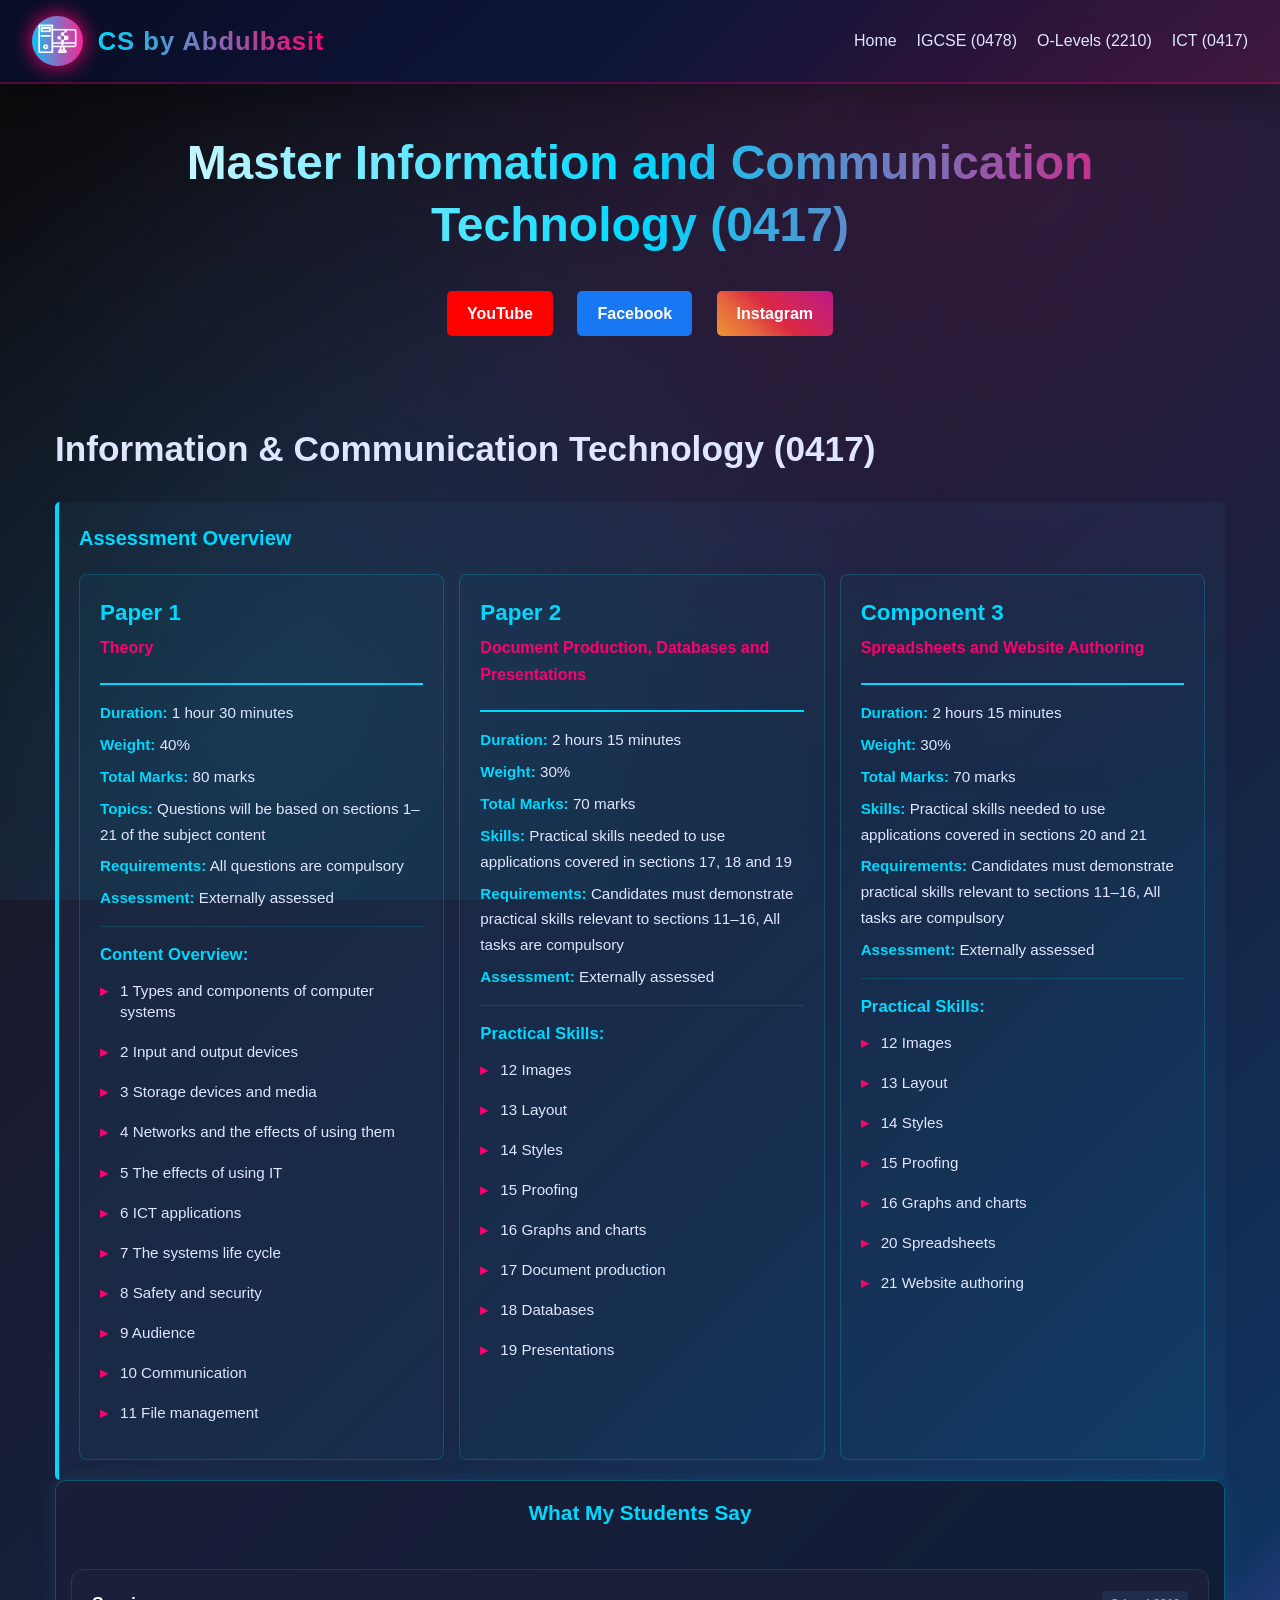
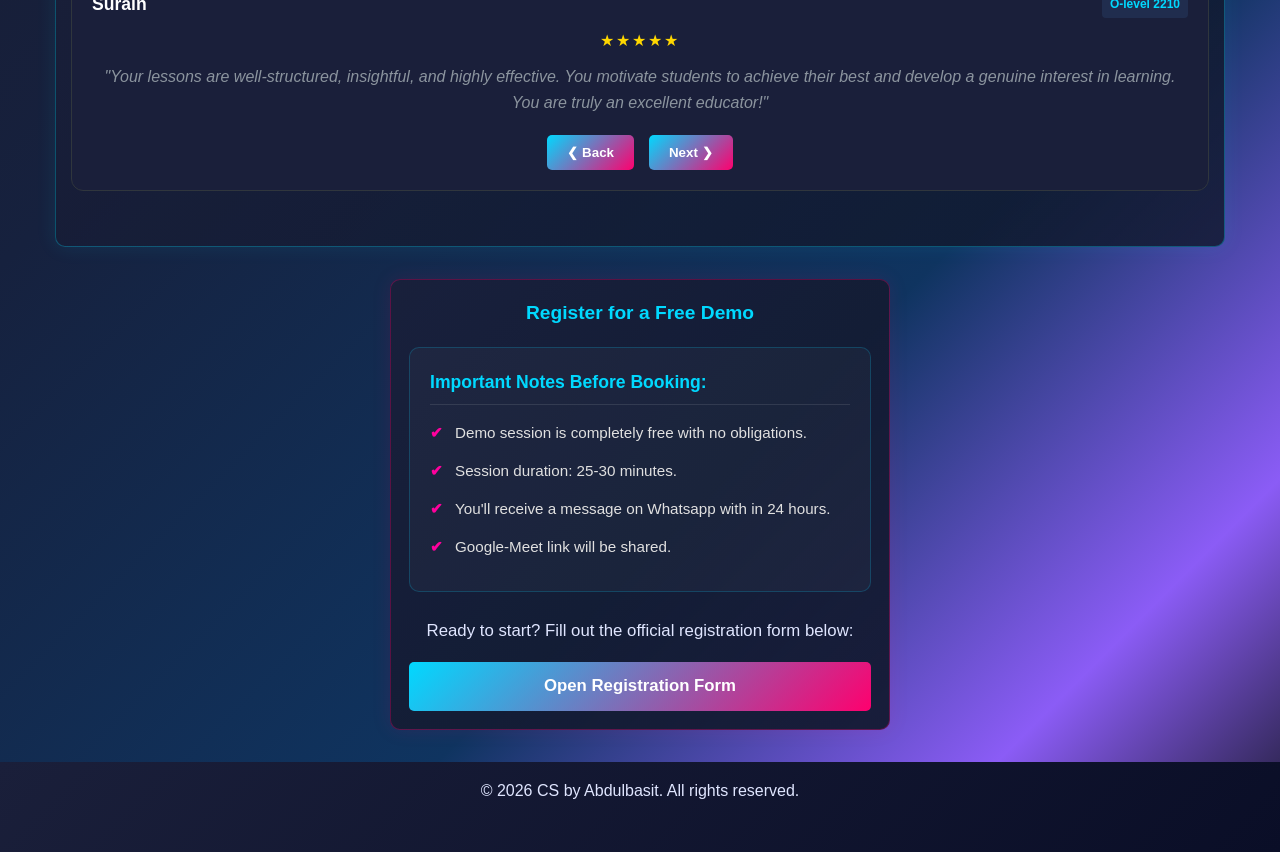
==== ict.html @ 62bde378 "Add files via upload" ====
<!DOCTYPE html>
<html lang="en">
<head>
    <meta charset="UTF-8">
    <meta name="viewport" content="width=device-width, initial-scale=1.0">
    <title>CS by Abdulbasit | ICT (0417)</title>
    <link rel="stylesheet" href="style.css">
</head>
<body>

   <nav class="navbar">
        <div class="logo-container">
            <img src="finallogo1.png" alt="CS by Logo" class="logo" id="main-logo">
            <h1>
                <a href="index.html" style="text-decoration: none;">CS by Abdulbasit</a>
            </h1>
        </div>
        <ul class="nav-links">
            <li><a href="index.html">Home</a></li>
            <li><a href="igcse.html">IGCSE (0478)</a></li>
            <li><a href="olevels.html">O-Levels (2210)</a></li>
            <li><a href="ict.html">ICT (0417)</a></li>
        </ul>
    </nav>
<main>
        <section id="home" class="page active">
            <div class="hero">
                <h2>Master Information and Communication Technology (0417)</h2>                
                <div class="social-links">
                      <a href="https://www.youtube.com/@CsbyAbdulbasit" target="_blank" class="btn social-yt">YouTube</a>
                    <a href="https://www.facebook.com/share/1ESRjjibMd/" target="_blank" class="btn social-fb">Facebook</a>
                    <a href="https://www.instagram.com/csbyabdulbasit?igsh=MWlsNWs1MmRtcjBvcQ==" target="_blank" class="btn social-ig">Instagram</a>
                </div>
            </div>
        </section>

        <section id="ict" class="page active">
            <h2>Information & Communication Technology (0417)</h2>
            <div class="paper-details-box">
                <h3>Assessment Overview</h3>
                <div class="papers-grid ict-grid">
                    <div class="paper-column">
                        <div class="paper-header">
                            <h4>Paper 1</h4>
                            <p class="paper-title">Theory</p>
                        </div>
                        <div class="paper-info">
                            <p><strong>Duration:</strong> 1 hour 30 minutes</p>
                            <p><strong>Weight:</strong> 40%</p>
                            <p><strong>Total Marks:</strong> 80 marks</p>
                            <p><strong>Topics:</strong> Questions will be based on sections 1–21 of the subject content</p>
                            <p><strong>Requirements:</strong> All questions are compulsory</p>
                            <p><strong>Assessment:</strong> Externally assessed</p>
                        </div>
                        <div class="topics-section">
                            <h5>Content Overview:</h5>
                            <ul class="topics-list">
                                <li>1 Types and components of computer systems</li>
                                <li>2 Input and output devices</li>
                                <li>3 Storage devices and media</li>
                                <li>4 Networks and the effects of using them</li>
                                <li>5 The effects of using IT</li>
                                <li>6 ICT applications</li>
                                <li>7 The systems life cycle</li>
                                <li>8 Safety and security</li>
                                <li>9 Audience</li>
                                <li>10 Communication</li>
                                <li>11 File management</li>
                            </ul>
                        </div>
                    </div>

                    <div class="paper-column">
                        <div class="paper-header">
                            <h4>Paper 2</h4>
                            <p class="paper-title">Document Production, Databases and Presentations</p>
                        </div>
                        <div class="paper-info">
                            <p><strong>Duration:</strong> 2 hours 15 minutes</p>
                            <p><strong>Weight:</strong> 30%</p>
                            <p><strong>Total Marks:</strong> 70 marks</p>
                            <p><strong>Skills:</strong> Practical skills needed to use applications covered in sections 17, 18 and 19</p>
                            <p><strong>Requirements:</strong> Candidates must demonstrate practical skills relevant to sections 11–16, All tasks are compulsory</p>
                            <p><strong>Assessment:</strong> Externally assessed</p>
                        </div>
                        <div class="topics-section">
                            <h5>Practical Skills:</h5>
                            <ul class="topics-list">
                                <li>12 Images</li>
                                <li>13 Layout</li>
                                <li>14 Styles</li>
                                <li>15 Proofing</li>
                                <li>16 Graphs and charts</li>
                                <li>17 Document production</li>
                                <li>18 Databases</li>
                                <li>19 Presentations</li>
                            </ul>
                        </div>
                    </div>

                    <div class="paper-column">
                        <div class="paper-header">
                            <h4>Component 3</h4>
                            <p class="paper-title">Spreadsheets and Website Authoring</p>
                        </div>
                        <div class="paper-info">
                            <p><strong>Duration:</strong> 2 hours 15 minutes</p>
                            <p><strong>Weight:</strong> 30%</p>
                            <p><strong>Total Marks:</strong> 70 marks</p>
                            <p><strong>Skills:</strong> Practical skills needed to use applications covered in sections 20 and 21</p>
                            <p><strong>Requirements:</strong> Candidates must demonstrate practical skills relevant to sections 11–16, All tasks are compulsory</p>
                            <p><strong>Assessment:</strong> Externally assessed</p>
                        </div>
                        <div class="topics-section">
                            <h5>Practical Skills:</h5>
                            <ul class="topics-list">
                                <li>12 Images</li>
                                <li>13 Layout</li>
                                <li>14 Styles</li>
                                <li>15 Proofing</li>
                                <li>16 Graphs and charts</li>
                                <li>20 Spreadsheets</li>
                                <li>21 Website authoring</li>
                            </ul>
                        </div>
                    </div>
                </div>
            </div>

            <!-- <div class="timings-section">
                <h3>Class Timings</h3>
                <div class="timings-grid">
                    <div class="timing-card">
                        <strong>Monday Session:</strong> 9:00 PM - 10:00 PM (Pakistan Standard Time)
                    </div>
                    <div class="timing-card">
                        <strong>Tuesday Session:</strong> 9:00 PM - 10:00 PM (Pakistan Standard Time)
                    </div>
                    <div class="timing-card">
                        <strong>Wednesday Session:</strong> 9:00 PM - 10:00 PM (Pakistan Standard Time)
                    </div>
                    <div class="timing-card">
                        <strong>Flexible slots one-on-one:</strong> Available based on your timezone.
                    </div>
                </div>
                <p style="margin-top: 15px; color: #b0b9cc;"></p>
            </div> -->

             <div class="feedback-section">
                <h3>What My Students Say</h3>
                
                <div class="reviews-container">
                    <div class="slider-container">
                       <div class="review-slide active">
                            <div class="review-header">
                                <span class="student-name">Surain</span>
                                <span class="subject-tag">O-level 2210</span>
                            </div>
                            <div class="stars-static">★★★★★</div>
                            <p class="review-text">"Your lessons are well-structured, insightful, and highly effective. You motivate students to achieve their best and develop a genuine interest in learning. You are truly an excellent educator!"</p>
                        </div>

                        <div class="review-slide">
                            <div class="review-header">
                                <span class="student-name">Muhammad Sufiyan</span>
                                <span class="subject-tag">ICT 0417</span>
                            </div>
                            <div class="stars-static">★★★★★</div>
                            <p class="review-text">"Sir Abdul Basit is a really amazing teacher who teaches theory and practical in detail. He ensures every concept is crystal clear before moving forward. Highly recommended!"</p>
                        </div>

                        <div class="review-slide">
                            <div class="review-header">
                                <span class="student-name">Rahgav</span>
                                <span class="subject-tag">O-level 2210</span>
                            </div>
                            <div class="stars-static">★★★★★</div>
                            <p class="review-text">"I am incredibly grateful for Sir Abdulbasit’s teaching style.Your ability to explain concepts clearly and patiently has greatly helped me understand the subject better."</p>
                        </div>

                        <div class="review-slide">
                            <div class="review-header">
                                <span class="student-name">Muhammad Ali Zaymran</span>
                                <span class="subject-tag">IGCSE 0478</span>
                            </div>
                            <div class="stars-static">★★★★★</div>
                            <p class="review-text">"Sir Basit is a thorough teacher who’s main focus is on the student and making them understand the assignment in a comfortable manner."</p>
                        </div>


                    </div>
                    
                    <div class="carousel-controls">
                        <button class="nav-btn" onclick="prevSlide()">❮ Back</button>
                        <button class="nav-btn" onclick="nextSlide()">Next ❯</button>
                    </div>
                </div>
            </div>
        </section>

        <section class="registration-section">
    <div class="form-container">
        <h3>Register for a Free Demo</h3>
        
        <div class="booking-notes">
            <h4>Important Notes Before Booking:</h4>
            <ul>
                <li><span>✔</span> Demo session is completely free with no obligations.</li>
                <li><span>✔</span> Session duration: 25-30 minutes.</li>
                <li><span>✔</span> You'll receive a message on Whatsapp with in 24 hours.</li>
                <li><span>✔</span> Google-Meet link will be shared.</li>
            </ul>
        </div>

        <div class="form-action-box">
            <p>Ready to start? Fill out the official registration form below:</p>
            <a href="https://forms.gle/vdHhHdok6STAop1UA" target="_blank" class="submit-btn" style="text-decoration: none; display: block; text-align: center;">
                Open Registration Form
            </a>
        </div>
    </div>
</section>
    </main>

 <footer>
        <p>&copy; 2026 CS by Abdulbasit. All rights reserved.</p>
    </footer>

    <script src="script.js"></script>
</body>
</html>
---- style.css ----
:root {
    --bg-color: #0a0e27;
    --surface-color: #1a1f3a;
    --text-primary: #e0e6ff;
    --accent-color: #00d9ff;
    --accent-secondary: #ff006e;
    --accent-glow: rgba(0, 217, 255, 0.3);
    --accent-glow-pink: rgba(255, 0, 110, 0.2);
}
* {
    margin: 0;
    padding: 0;
    box-sizing: border-box;
    font-family: 'Segoe UI', Tahoma, Geneva, Verdana, sans-serif;
}

html {
    scroll-behavior: smooth;
}

body {
    background-color: var(--bg-color);
    color: var(--text-primary);
    line-height: 1.6;
}
/* Container */
/* Full width section */
.feature-container {
  width: 100%;
  max-width: 100%;      /* remove limit */
  margin: 20px 0;       /* remove side auto centering */
  padding: 20px 40px;   /* keep some inner spacing */
  border-radius: 0;     /* optional: edge-to-edge look */
  background: linear-gradient(180deg, #00d2ff, #020617, #fd2b86); /* add pink */
}
.feature-grid {
  display: grid;
  grid-template-columns: 1fr 1fr 1fr;
  gap: 20px;
}
/* Cards */
.feature-card {
  background: rgba(255, 255, 255, 0.05);   /* glass effect */
  backdrop-filter: blur(10px);
  border: 1px solid rgba(255,255,255,0.08);
  color: #e2e8f0;
}

/* Hover glow */
.feature-card:hover {
  box-shadow: 0 0 25px var(--accent-glow-pink); /* pink glow */
}

/* Icons */
.icon.blue {
  background: linear-gradient(135deg, #3b82f6, #6366f1);
}

.icon.orange {
  background: linear-gradient(135deg, #f59e0b, #f97316);
}

/* Gradient text */
.gradient-blue {
  background: linear-gradient(to right, #22d3ee, #6366f1);
  -webkit-background-clip: text;
  color: transparent;
}

.gradient-pink {
  background: linear-gradient(to right, #ec4899, #8b5cf6);
  -webkit-background-clip: text;
  color: transparent;
}

/* Cards */
.feature-card {
  background: linear-gradient(135deg, rgba(30, 41, 59, 0.95), rgba(15, 23, 42, 0.95));
  padding: 12px;
  border-radius: 12px;
  color: #cbd5f5;
  transition: all 0.3s ease;
  min-height: 120px;
  border: 1px solid rgba(0, 217, 255, 0.15);
}


/* Hover */
.feature-card:hover {
  transform: translateY(-3px);
  box-shadow: 0 10px 25px rgba(0, 217, 255, 0.18), 0 0 18px rgba(255, 0, 110, 0.18);
  border-color: rgba(255, 0, 110, 0.35);
}

/* Small cards */
.feature-card.small {
  min-height: 120px;
  font-size: 20px;
  display: flex;
  flex-direction: column;
  justify-content: center;
  align-items: center;
}
.feature-card.small p{
line-height: 1.6;
padding-top:0px;
}
/* Wide card */
.feature-card.wide {
  grid-column: 1 / -1;
  min-height: 90px;
}

/* Icons */
.icon {
   
  width: 24px;
  height: 24px;
  font-size: 12px;
  margin-bottom: 6px;
}

/* Headings */
.feature-card h3 {
  font-size: 20px;
  margin-bottom: 4px;
  line-height: 1.6;
}

/* Text */
.feature-card p {
  font-size: 14px;
  line-height: 1.6;
  padding-top: 0;
  padding-bottom: 20px;
}

/* Numbers */
.gradient-blue,
.gradient-pink {
  font-size: 20px;
  font-weight: bold;
}

/* Dot */
.dot {
  width: 5px;
  height: 5px;
}
.navbar {
    background: linear-gradient(135deg, rgba(10, 14, 39, 0.95), rgba(13, 21, 57, 0.95), rgba(255, 0, 110, 0.12));
    padding: 1rem 2rem;
    display: flex;
    justify-content: space-between;
    align-items: center;
    border-bottom: 2px solid rgba(255, 0, 110, 0.3);
    box-shadow: 0 10px 30px rgba(0, 0, 0, 0.25);
}

.logo-container {
    display: flex;
    align-items: center;
    gap: 15px;
}

.logo {
    max-height: 50px;
    border-radius: 50%;
    filter: brightness(1.1) saturate(1.2) drop-shadow(0 0 10px var(--accent-secondary));
    transition: transform 0.3s ease, filter 0.3s ease;
}

.logo:hover {
    transform: scale(1.05);
    filter: brightness(1.2) saturate(1.3) drop-shadow(0 0 14px var(--accent-color));
}

.navbar h1 {
    background: linear-gradient(90deg, var(--accent-color), var(--accent-secondary));
    -webkit-background-clip: text;
    -webkit-text-fill-color: transparent;
    font-size: 1.6rem;
    letter-spacing: 1px;
    font-weight: 700;
}

.nav-links {
    list-style: none;
    display: flex;
    gap: 20px;
}

.nav-links a {
    color: var(--text-primary);
    text-decoration: none;
    font-weight: 500;
    transition: color 0.3s;
}

.nav-links a:hover {
     color: var(--accent-secondary);
}
/* Page Layout */

main {
    max-width: 1200px;
    margin: 1rem auto;
    padding: 0 15px;
}

.page {
    display: none;
    animation: fadeIn 0.4s ease-in;
}

.page.active {
    display: block;
}

/* Main Section Headings */
main section h2 {
    font-size: 2.2em;
    margin-bottom: 1.5rem;
    margin-top: 0;
    color: var(--text-primary);
    line-height: 1.3;
}

/* Reduce space before IGCSE section heading */
#igcse h2 {
    margin-top: -0.8rem;
}

main section p {
    font-size: 1.05em;
    line-height: 1.7;
    margin-bottom: 1rem;
}

main section ul li {
    font-size: 1.05em;
    line-height: 1.7;
    margin-bottom: 0.8rem;
}

@keyframes fadeIn {
    from { opacity: 0; transform: translateY(10px); }
    to { opacity: 1; transform: translateY(0); }
}

/* Hero Section */
.hero {
    text-align: center;
    margin-bottom: 3rem;
    padding: 2rem 0;
}

.hero h2 {
    font-size: 3rem;
    margin-bottom: 1.5rem;
    background: linear-gradient(90deg, #ffffff, var(--accent-color), var(--accent-secondary));
    -webkit-background-clip: text;
    -webkit-text-fill-color: transparent;
    transition: all 0.4s ease;
}

.hero h2:hover {
    transform: translateY(-2px);
    color: #fff;
    text-shadow: 0 0 15px rgba(255, 0, 110, 0.5), 0 0 25px rgba(0, 217, 255, 0.15);
}

/* Buttons */
.btn {
    display: inline-block;
    padding: 10px 20px;
    margin: 10px;
    border-radius: 5px;
    text-decoration: none;
    font-weight: bold;
    color: #fff;
    transition: transform 0.2s, box-shadow 0.2s, filter 0.2s;
}

.btn:hover {
    transform: translateY(-2px);
    box-shadow: 0 4px 15px var(--accent-glow-pink);
    filter: brightness(1.1);
}

.social-yt { background-color: #FF0000; }
.social-fb { background-color: #1877F2; }
.social-ig { background: linear-gradient(45deg, #f09433, #e6683c, #dc2743, #cc2366, #bc1888); }

/* Feedback & Stars */
.feedback-section {
    background: linear-gradient(135deg, rgba(26, 31, 58, 0.8) 0%, rgba(15, 23, 42, 0.8) 100%);
    padding: 15px;
    border-radius: 10px;
    text-align: center;
    margin-bottom: 2rem;
    border: 1px solid rgba(0, 217, 255, 0.3);
    box-shadow: 0 0 20px rgba(0, 217, 255, 0.1);
}

.feedback-section h3 {
    font-size: 1.3em;
    margin-bottom: 15px;
    color: var(--accent-color);
}

/* Form Styles */
.registration-section {
    margin-top: 1rem;
}

.form-container {
    background: linear-gradient(135deg, rgba(26, 31, 58, 0.9) 0%, rgba(15, 23, 42, 0.9) 100%);
    padding: 18px;
    border-radius: 10px;
    border: 1px solid rgba(255, 0, 110, 0.3);
    box-shadow: 0 0 20px rgba(255, 0, 110, 0.1);
    max-width: 500px;
    margin: 0 auto;
}

.form-container h3 {
    margin-bottom: 18px;
    color: var(--accent-color);
    text-align: center;
    font-size: 1.2em;
}

.input-group {
    margin-bottom: 14px;
}

.input-group label {
    display: block;
    margin-bottom: 4px;
    font-size: 0.95rem;
    font-weight: 500;
}

.input-group input, .input-group select {
    width: 100%;
    padding: 11px;
    border-radius: 5px;
    border: 1px solid #30363d;
    background-color: var(--bg-color);
    color: var(--text-primary);
    outline: none;
    font-size: 0.95em;
}

.input-group input:focus, .input-group select:focus {
    border-color: var(--accent-color);
}

.demo-notes {
    margin: 18px 0 16px 0;
    padding: 14px;
    background: rgba(0, 217, 255, 0.05);
    border: 1px solid rgba(0, 217, 255, 0.2);
    border-radius: 6px;
}

.demo-notes h4 {
    color: var(--accent-color);
    font-size: 0.98em;
    margin-bottom: 10px;
    font-weight: 600;
}

.notes-list {
    list-style: none;
    padding: 0;
    margin: 0;
}

.notes-list li {
    padding: 4px 0;
    padding-left: 15px;
    position: relative;
    color: var(--text-primary);
    font-size: 0.88em;
    line-height: 1.5;
}

.notes-list li:before {
    content: "✓";
    position: absolute;
    left: 0;
    color: var(--accent-secondary);
    font-weight: bold;
}

.submit-btn {
    width: 100%;
    padding: 11px;
    background: linear-gradient(135deg, var(--accent-color) 0%, var(--accent-secondary) 100%);
    color: #fff;
    border: none;
    border-radius: 5px;
    font-size: 1.05rem;
    font-weight: bold;
    cursor: pointer;
    transition: background 0.3s, box-shadow 0.3s;
}

.submit-btn:hover {
    background: linear-gradient(135deg, var(--accent-secondary) 0%, var(--accent-color) 100%);
    box-shadow: 0 0 15px var(--accent-glow-pink);
}
/* Reviews Styling */
.reviews-container {
    margin: 40px 0;
    text-align: center;
}

.review-card {
    background: var(--surface-color);
    padding: 20px;
    border-radius: 12px;
    border: 1px solid #30363d;
    text-align: left;
    transition: transform 0.3s ease, box-shadow 0.3s ease;
}

.review-card:hover {
    transform: translateY(-5px);
    border-color: var(--accent-secondary);
    box-shadow: 0 10px 30px var(--accent-glow-pink);
}

.review-header {
    display: flex;
    justify-content: space-between;
    align-items: center;
    margin-bottom: 10px;
}

.student-name {
    font-weight: bold;
    color: #fff;
    font-size: 1.1rem;
}

.subject-tag {
    background: rgba(88, 166, 255, 0.1);
    color: var(--accent-color);
    padding: 4px 8px;
    border-radius: 4px;
    font-size: 0.75rem;
    font-weight: bold;
}

:root {
    --bg-main: #000000;
    --bg-gradient: linear-gradient(135deg, #000000 0%, #1a1a1a 100%);
    --card-bg: rgba(255, 255, 255, 0.05);
    --accent: #00d2ff;
    --text: #e0e0e0;
}

body {
    background: var(--bg-main);
    background-image: var(--bg-gradient);
    color: var(--text);
}

/* Course Grid */
.course-grid {
    display: grid;
    grid-template-columns: repeat(auto-fit, minmax(250px, 1fr));
    gap: 20px;
    margin: 40px 0;
}




.course-card {
    background: var(--card-bg);
    padding: 25px;
    border-radius: 15px;
    border: 1px solid rgba(255,255,255,0.1);
    backdrop-filter: blur(10px);
    text-align: center;
    margin-top: 0;
}

.syllabus-btn {
    margin-top: 15px;
    padding: 8px 18px;
    background: transparent;
    border: 1px solid var(--accent);
    color: var(--accent);
    cursor: pointer;
    border-radius: 20px;
    transition: 0.3s;
}

.syllabus-btn:hover {
    background: var(--accent);
    color: #000;
}

/* Feedback Carousel */
@keyframes slideIn {
    from { opacity: 0; transform: translateX(20px); }
    to { opacity: 1; transform: translateX(0); }
}

.review-slide {
    display: none;
    text-align: center;
    animation: slideIn 0.5s ease;
}

.review-slide.active {
    display: block;
}

.carousel-controls {
    display: flex;
    justify-content: center;
    gap: 20px;
    margin-top: 20px;
}
body {
    background: #000000;
    background-image: linear-gradient(135deg, #0a0a0a 0%, #1a1a2e 25%, #16213e 50%, #0f3460 75%, #8b5cf6 90%, #1a1a2e 100%);
    color: var(--text-primary);
    line-height: 1.6;
    position: relative;
}

body::before {
    content: '';
    position: fixed;
    top: 0;
    left: 0;
    width: 100%;
    height: 100%;
    background: radial-gradient(circle at 20% 80%, rgba(0, 217, 255, 0.1) 0%, transparent 50%),
                radial-gradient(circle at 80% 20%, rgba(255, 0, 110, 0.1) 0%, transparent 50%),
                radial-gradient(circle at 40% 40%, rgba(139, 92, 246, 0.05) 0%, transparent 50%);
    pointer-events: none;
    z-index: -1;
}

/* Course Grid for Home Page */
.course-grid {
    display: grid;
    grid-template-columns: repeat(auto-fit, minmax(250px, 1fr));
    gap: 15px;
    margin: 20px 0;
}

.course-card {
    background: linear-gradient(135deg, rgba(255, 255, 255, 0.05) 0%, rgba(255, 255, 255, 0.02) 100%);
    padding: 20px;
    border-radius: 12px;
    border: 1px solid rgba(0, 217, 255, 0.2);
    text-align: center;
    box-shadow: 0 4px 15px rgba(0,0,0,0.5);
    display: flex;
    flex-direction: column;
    justify-content: space-between;
    min-height: 220px;
    transition: all 0.3s ease;
}

.course-card:hover {
    border-color: var(--accent-secondary);
    box-shadow: 0 8px 25px var(--accent-glow), 0 0 15px var(--accent-glow-pink);
}

.course-card h3 {
    color: var(--accent-color);
    margin-bottom: 15px;
}

.course-card h3:hover {
    color: var(--accent-secondary);
    cursor: pointer;
}

.course-card p {
    flex-grow: 1;
    margin-bottom: 15px;
    color: #b0b9cc;
}

.syllabus-btn {
    margin-top: auto;
    padding: 10px 20px;
    background: linear-gradient(135deg, var(--accent-color) 0%, var(--accent-secondary) 100%);
    border: 2px solid transparent;
    color: #0a0e27;
    cursor: pointer;
    border-radius: 5px;
    font-weight: bold;
    transition: all 0.3s;
    text-decoration: none;
    display: inline-block;
}

.syllabus-btn:hover {
    background: linear-gradient(135deg, var(--accent-secondary) 0%, var(--accent-color) 100%);
    box-shadow: 0 0 15px var(--accent-glow-pink);
}

/* Paper Details Box on Redirected Pages */
.paper-details-box {
    margin-top: 30px;
    background: rgba(88, 166, 255, 0.05);
    padding: 20px;
    border-left: 4px solid var(--accent-color);
    border-radius: 5px;
    transition: all 0.3s ease;
}

.paper-details-box:hover {
    background: rgba(255, 0, 110, 0.1);
    border-left-color: var(--accent-secondary);
    box-shadow: 0 0 10px var(--accent-glow-pink);
}

.paper-details-box h3 {
    margin-bottom: 12px;
    color: var(--accent-color);
    font-size: 1.25em;
}

.paper-details-box p {
    margin-bottom: 10px;
}

/* Two Column Paper Layout */
.papers-grid {
    display: grid;
    grid-template-columns: 1fr 1fr;
    gap: 20px;
    margin-top: 20px;
}

.paper-column {
    background: rgba(0, 217, 255, 0.03);
    border: 1px solid rgba(0, 217, 255, 0.2);
    border-radius: 8px;
    padding: 20px;
    transition: all 0.3s ease;
}

.paper-column:hover {
    background: rgba(0, 217, 255, 0.08);
    border-color: rgba(0, 217, 255, 0.4);
    box-shadow: 0 0 20px rgba(0, 217, 255, 0.2);
}

.paper-header {
    margin-bottom: 15px;
    padding-bottom: 12px;
    border-bottom: 2px solid var(--accent-color);
}

.paper-header h4 {
    font-size: 1.4em;
    color: var(--accent-color);
    margin-bottom: 3px;
}

.paper-title {
    color: var(--accent-secondary);
    font-weight: 600;
    font-size: 1em;
}

.paper-info {
    margin-bottom: 15px;
}

.paper-info p {
    margin-bottom: 6px;
    font-size: 0.95em;
    line-height: 1.7;
}

.paper-info strong {
    color: var(--accent-color);
}

.topics-section {
    margin-top: 15px;
    padding-top: 15px;
    border-top: 1px solid rgba(0, 217, 255, 0.15);
}

.topics-section h5 {
    color: var(--accent-color);
    margin-bottom: 8px;
    font-size: 1.05em;
}

.topics-list {
    list-style: none;
    padding: 0;
}

.topics-list li {
    padding: 3px 0;
    padding-left: 20px;
    position: relative;
    color: var(--text-primary);
    font-size: 0.95em;
    line-height: 1.4;
}

.topics-list li:before {
    content: "▸";
    position: absolute;
    left: 0;
    color: var(--accent-secondary);
    font-weight: bold;
}

/* Responsive: Stack columns on mobile */
@media (max-width: 768px) {
    .papers-grid {
        grid-template-columns: 1fr;
        gap: 20px;
    }
}

/* ICT Three Column Layout */
.ict-grid {
    grid-template-columns: 1fr 1fr 1fr;
    gap: 15px;
}

@media (max-width: 1024px) {
    .ict-grid {
        grid-template-columns: 1fr 1fr;
    }
}

@media (max-width: 768px) {
    .ict-grid {
        grid-template-columns: 1fr;
        gap: 20px;
    }
}

/* Review Carousel Styling */
.reviews-container {
    background: var(--surface-color);
    padding: 20px;
    border-radius: 12px;
    border: 1px solid #30363d;
    position: relative;
}

.review-slide {
    display: none;
    text-align: center;
    animation: fadeIn 0.5s ease;
}

.review-slide.active {
    display: block;
}

.carousel-controls {
    display: flex;
    justify-content: center;
    gap: 15px;
    margin-top: 20px;
}

.nav-btn {
    padding: 10px 20px;
    background: linear-gradient(135deg, var(--accent-color) 0%, var(--accent-secondary) 100%);
    color: #fff;
    border: none;
    border-radius: 5px;
    font-weight: bold;
    cursor: pointer;
    transition: all 0.3s ease;
}

.nav-btn:hover {
    background: linear-gradient(135deg, var(--accent-secondary) 0%, var(--accent-color) 100%);
    box-shadow: 0 0 15px var(--accent-glow-pink);
    transform: scale(1.05);
}


.stars-static {
    color: #ffd700;
    margin-bottom: 10px;
    letter-spacing: 2px;
}

.review-text {
    font-style: italic;
    color: #8b949e;
    font-size: 1em;
    line-height: 1.6;
}

footer {
    text-align: center;
    padding: 1rem;
    margin-top: 2rem;
    background: linear-gradient(135deg, #1a1f3a 0%, #0a0e27 100%);
    color: var(--text-primary);
    min-height: 10vh;
    position:unset;
    bottom: 0; 
    left: 0; 
    width: 100%;
}

/* Responsive Design */
@media (max-width: 768px) {
    main {
        margin: 0.5rem auto;
        padding: 0 10px;
    }
    
    .navbar {
        padding: 0.5rem 1rem;
        flex-direction: column;
        gap: 10px;
    }
    
    .nav-links {
        gap: 10px;
    }
    
    .hero {
        padding: 1rem 0;
    }
    
    .hero h2 {
        font-size: 2.2rem;
    }
    
    .course-grid {
        grid-template-columns: 1fr;
        gap: 10px;
        margin: 15px 0;
    }
    
    .course-card {
        padding: 15px;
        min-height: 200px;
    }
    
    .feedback-section {
        padding: 10px;
        margin-bottom: 1rem;
    }
    
    .reviews-container {
        padding: 15px;
    }
    
    .form-container {
        padding: 15px;
    }
    
    .input-group input, .input-group select {
        padding: 8px;
    }
    
    .submit-btn {
        padding: 10px;
        font-size: 1rem;
    }
    
    .feature-container {
        padding: 15px 20px;
    }
    
    .feature-grid {
        grid-template-columns: 1fr;
        gap: 15px;
    }
    
    .nav-btn {
        padding: 8px 16px;
    }
}

@media (max-width: 480px) {
    .hero h2 {
        font-size: 1.9rem;
    }
    
    .btn {
        padding: 8px 16px;
        margin: 5px;
    }
    
    .course-card {
        padding: 12px;
    }
    
    .form-container {
        padding: 12px;
    }
    
    .nav-btn {
        padding: 6px 12px;
        font-size: 0.9rem;
    }
}

/* FAQ Section Styles */
.faq-section {
    background: linear-gradient(135deg, rgba(0, 217, 255, 0.08), rgba(255, 0, 110, 0.08));
    padding: 40px;
    border-radius: 15px;
    margin: 40px 0;
    border: 1px solid rgba(0, 217, 255, 0.2);
}

.faq-section h3 {
    text-align: center;
    margin-bottom: 30px;
    color: var(--accent-color);
    font-size: 1.8rem;
}

.faq-container {
    max-width: 800px;
    margin: 0 auto;
}

.faq-item {
    margin-bottom: 15px;
    background: rgba(255, 255, 255, 0.02);
    border: 1px solid rgba(0, 217, 255, 0.15);
    border-radius: 8px;
    overflow: hidden;
    transition: all 0.3s ease;
}

.faq-item:hover {
    border-color: var(--accent-color);
    box-shadow: 0 0 15px var(--accent-glow);
}

.faq-question {
    padding: 15px 20px;
    background: rgba(0, 217, 255, 0.08);
    cursor: pointer;
    font-weight: 600;
    color: var(--text-primary);
    display: flex;
    justify-content: space-between;
    align-items: center;
    transition: background 0.3s;
}

.faq-question:hover {
    background: rgba(0, 217, 255, 0.15);
}

.faq-toggle {
    color: var(--accent-color);
    font-size: 1.3rem;
    transition: transform 0.3s;
}

.faq-item.active .faq-toggle {
    transform: rotate(180deg);
}

.faq-answer {
    padding: 0 20px;
    max-height: 0;
    overflow: hidden;
    transition: max-height 0.3s ease, padding 0.3s ease;
    background: rgba(255, 255, 255, 0.01);
}

.faq-item.active .faq-answer {
    padding: 15px 20px;
    max-height: 500px;
}

.faq-answer p {
    color: #b0b9cc;
    line-height: 1.6;
}

/* Class Timings Section */
.timings-section {
    background: rgba(255, 0, 110, 0.08);
    padding: 25px;
    border-radius: 12px;
    border-left: 4px solid var(--accent-secondary);
    margin: 25px 0;
}

.timings-section h3 {
    color: var(--accent-secondary);
    margin-bottom: 15px;
    font-size: 1.3em;
}

.timings-grid {
    display: grid;
    grid-template-columns: repeat(auto-fit, minmax(220px, 1fr));
    gap: 12px;
    margin-top: 12px;
}

.timing-card {
    background: rgba(255, 255, 255, 0.03);
    padding: 12px 15px;
    border-radius: 8px;
    border: 1px solid rgba(255, 0, 110, 0.2);
    font-size: 0.95em;
    line-height: 1.6;
}

.timing-card strong {
    color: var(--accent-secondary);
}

/* Pseudocode Compiler Styles */
.compiler-container {
    display: flex;
    flex-direction: column;
    gap: 20px;
    max-width: 800px;
    margin: 0 auto;
}

.compiler-form {
    background: rgba(255, 255, 255, 0.05);
    padding: 20px;
    border-radius: 12px;
    border: 1px solid rgba(0, 217, 255, 0.2);
}


.compiler-form label {
    display: block;
    margin-bottom: 10px;
    font-weight: bold;
    color: var(--accent-color);
}

.compiler-form textarea {
    width: 100%;
    height: 200px;
    padding: 10px;
    border: 1px solid rgba(0, 217, 255, 0.2);
    border-radius: 8px;
    background: rgba(0,0,0,0.5);
    color: var(--text-primary);
    font-family: monospace;
    resize: vertical;
}

.compile-btn {
    background: linear-gradient(135deg, var(--accent-color), var(--accent-secondary));
    color: white;
    border: none;
    padding: 10px 20px;
    border-radius: 8px;
    cursor: pointer;
    margin-top: 10px;
    transition: all 0.3s ease;
    font-weight: bold;
}

.compile-btn:hover {
    transform: translateY(-2px);
    box-shadow: 0 5px 15px rgba(0, 217, 255, 0.3);
}

.output-container {
    background: rgba(255, 255, 255, 0.05);
    padding: 20px;
    border-radius: 12px;
    border: 1px solid rgba(0, 217, 255, 0.2);
}

.output-container h3 {
    margin-bottom: 10px;
    color: var(--accent-color);
}

.output-container pre {
    background: rgba(0,0,0,0.5);
    padding: 10px;
    border-radius: 8px;
    white-space: pre-wrap;
    font-family: monospace;
    color: var(--text-primary);
    border: 1px solid rgba(0, 217, 255, 0.1);
}

/* Resources Styles */
.resources-grid {
    display: grid;
    grid-template-columns: repeat(auto-fit, minmax(300px, 1fr));
    gap: 20px;
    margin: 20px 0;
}

.resource-card {
    background: linear-gradient(135deg, rgba(255, 255, 255, 0.05) 0%, rgba(255, 255, 255, 0.02) 100%);
    padding: 20px;
    border-radius: 12px;
    border: 1px solid rgba(0, 217, 255, 0.2);
    text-align: center;
    box-shadow: 0 4px 15px rgba(0,0,0,0.5);
    transition: all 0.3s ease;
}

.resource-card:hover {
    border-color: var(--accent-secondary);
    box-shadow: 0 8px 25px var(--accent-glow), 0 0 15px var(--accent-glow-pink);
}

.resource-card h3 {
    color: var(--accent-color);
    margin-bottom: 10px;
}

.resource-card p {
    margin-bottom: 15px;
    color: #b0b9cc;
}

.resource-btn {
    background: linear-gradient(135deg, var(--accent-color), var(--accent-secondary));
    color: white;
    text-decoration: none;
    padding: 10px 20px;
    border-radius: 8px;
    display: inline-block;
    transition: all 0.3s ease;
    font-weight: bold;
}

.resource-btn:hover {
    transform: translateY(-2px);
    box-shadow: 0 5px 15px rgba(0, 217, 255, 0.3);
    color: white;
}

/* Additional Features Grid */
.additional-features {
    display: grid;
    grid-template-columns: repeat(auto-fit, minmax(300px, 1fr));
    gap: 20px;
    margin: 20px 0;
    text-align: center;
   
}

.additional-features .feature-card h3 a:hover {
    color: var(--accent-secondary);
    transition: color 0.3s ease;
}

/* Pseudocode Compiler Styles */
.compiler-container {
    display: flex;
    flex-direction: row;
    width: 100vw;
    height: calc(200vh - 220px);
    border: 1px solid rgba(0, 217, 255, 0.2);
    border-radius: 8px;
    overflow: hidden;
    margin: 0; /* remove horizontal margin */
}

.controls {
    display: flex;
    gap: 10px;
    align-items: center;
    flex-wrap: wrap;
}

.controls select, .controls button, .controls input {
    padding: 8px 15px;
    border-radius: 5px;
    border: 1px solid rgba(0, 217, 255, 0.2);
    background: rgba(255, 255, 255, 0.05);
    color: var(--text-primary);
    cursor: pointer;
    font-weight: bold;
}

.controls button {
    background: linear-gradient(135deg, var(--accent-color), var(--accent-secondary));
    color: white;
    border: none;
    transition: all 0.3s ease;
}

.controls button:hover {
    transform: translateY(-2px);
    box-shadow: 0 5px 15px rgba(0, 217, 255, 0.3);
}

.editor-container,
.console-container {
    flex: 1;
    min-width: 0; /* VERY important */
    height: 100%;
    display: flex;
    flex-direction: column;
}
.compiler-container {
    overflow: hidden;
}
#console-output {
    overflow-x: auto;
}


.editor-container {
    border-right: 1px solid rgba(0, 217, 255, 0.2);
}

.console-container {
    background: #000;
}

.panel-header {
    background: rgba(0, 217, 255, 0.1);
    padding: 5px 15px;
    font-size: 12px;
    color: var(--accent-color);
    border-bottom: 1px solid rgba(0, 217, 255, 0.2);
}

.editor-wrapper {
    display: flex;
    flex: 1;
    min-height: 0;
}

.line-numbers {
    background: #000;
    color: #888;
    padding: 20px 10px;
    font-family: 'Consolas', monospace;
    font-size: 16px;
    line-height: 1.4;
    border-right: 1px solid rgba(255, 255, 255, 0.08);
    user-select: none;
    width: 45px;
    text-align: right;
    overflow: hidden;
}

#editor {
    flex: 1;
    background: #000;
    color: #9cdcfe;
    padding: 20px;
    font-family: 'Consolas', monospace;
    font-size: 16px;
    border: none;
    outline: none;
    resize: none;
    line-height: 1.4;
    width: 100%;
    box-sizing: border-box;
}

#console-output {
    flex: 1;
    background: #000;
    color: #00ff00;
    padding: 20px;
    font-family: 'Consolas', monospace;
    overflow-y: auto;
    white-space: pre-wrap;
    font-size: 15px;
    min-height: 0;
}

.error {
    color: #ff6b6b;
}

/* Responsive adjustments */
@media (max-width: 768px) {
    .compiler-container {
        flex-direction: column;
        height: 100%;
    }
    .editor-container, .console-container {
        width: 100%;
        height: 50%;
    }
    .editor-container {
        border-right: none;
        border-bottom: 1px solid rgba(0, 217, 255, 0.2);
    }
}

/* Booking Notes Styling */
.booking-notes {
    background: rgba(255, 255, 255, 0.03);
    border: 1px solid rgba(0, 210, 255, 0.2);
    padding: 20px;
    border-radius: 10px;
    margin-bottom: 25px;
    text-align: left;
}

.booking-notes h4 {
    color: var(--accent-color);
    margin-bottom: 15px;
    font-size: 1.1rem;
    border-bottom: 1px solid rgba(255,255,255,0.1);
    padding-bottom: 8px;
}

.booking-notes ul {
    list-style: none;
    padding: 0;
}

.booking-notes li {
    margin-bottom: 12px;
    font-size: 0.95rem;
    color: #e0e0e0;
    display: flex;
    align-items: center;
}

.booking-notes li span {
    color: #ff009d; /* Green checkmark color */
    margin-right: 12px;
    font-weight: bold;
}

.form-action-box {
    text-align: center;
}

.limit-note {
    font-size: 0.75rem;
    color: #58a6ff;
    margin-top: 10px;
    font-style: italic;
}

.submit-btn {
    transition: transform 0.2s ease, background-color 0.3s ease;
}

.submit-btn:hover {
    transform: scale(1.02);
}

/* Checklist Layout */
.feature-checklist {
    display: flex;
    justify-content: space-between;
    flex-wrap: wrap;
    gap: 20px;
}

.check-item {
    display: flex;
    align-items: center;
    gap: 12px;
}

/* Card Styling */
.feature-card.wide {
    border: 1px solid rgba(255, 255, 255, 0.1);
    padding: 30px;
    border-radius: 20px;
    margin: 20px 0;
}

.feature-card.wide h3 {
    margin-bottom: 25px;
    font-size: 1.4rem;
    display: flex;
    align-items: center;
    gap: 10px;
}

/* The Glowing Dot next to the Title */

/* Checklist Layout */
.feature-checklist {
    display: flex;
    justify-content: space-between;
    flex-wrap: wrap;
    gap: 20px;
}

.check-item {
    display: flex;
    align-items: center;
    gap: 12px;
}

/* Blue-Pink Gradient Ticks */
.circle-check {
    min-width: 26px;
    height: 26px;
    background: linear-gradient(135deg, #00d2ff, #ff00ff);
    border-radius: 50%;
    display: flex;
    align-items: center;
    justify-content: center;
    color: white;
    font-size: 14px;
    font-weight: bold;
    box-shadow: 0 0 15px rgba(0, 210, 255, 0.3);
}

.feature-title {
    color: #e0e0e0;
    font-size: 1rem;
    font-weight: 500;
}

/* Mobile Fix */
@media (max-width: 768px) {
    .feature-checklist {
        flex-direction: column;
        gap: 15px;
    }
}
.reveal {
    opacity: 0;
    transform: translateY(30px);
    transition: all 0.8s ease-out;
}

.reveal.active {
    opacity: 1;
    transform: translateY(0);
}
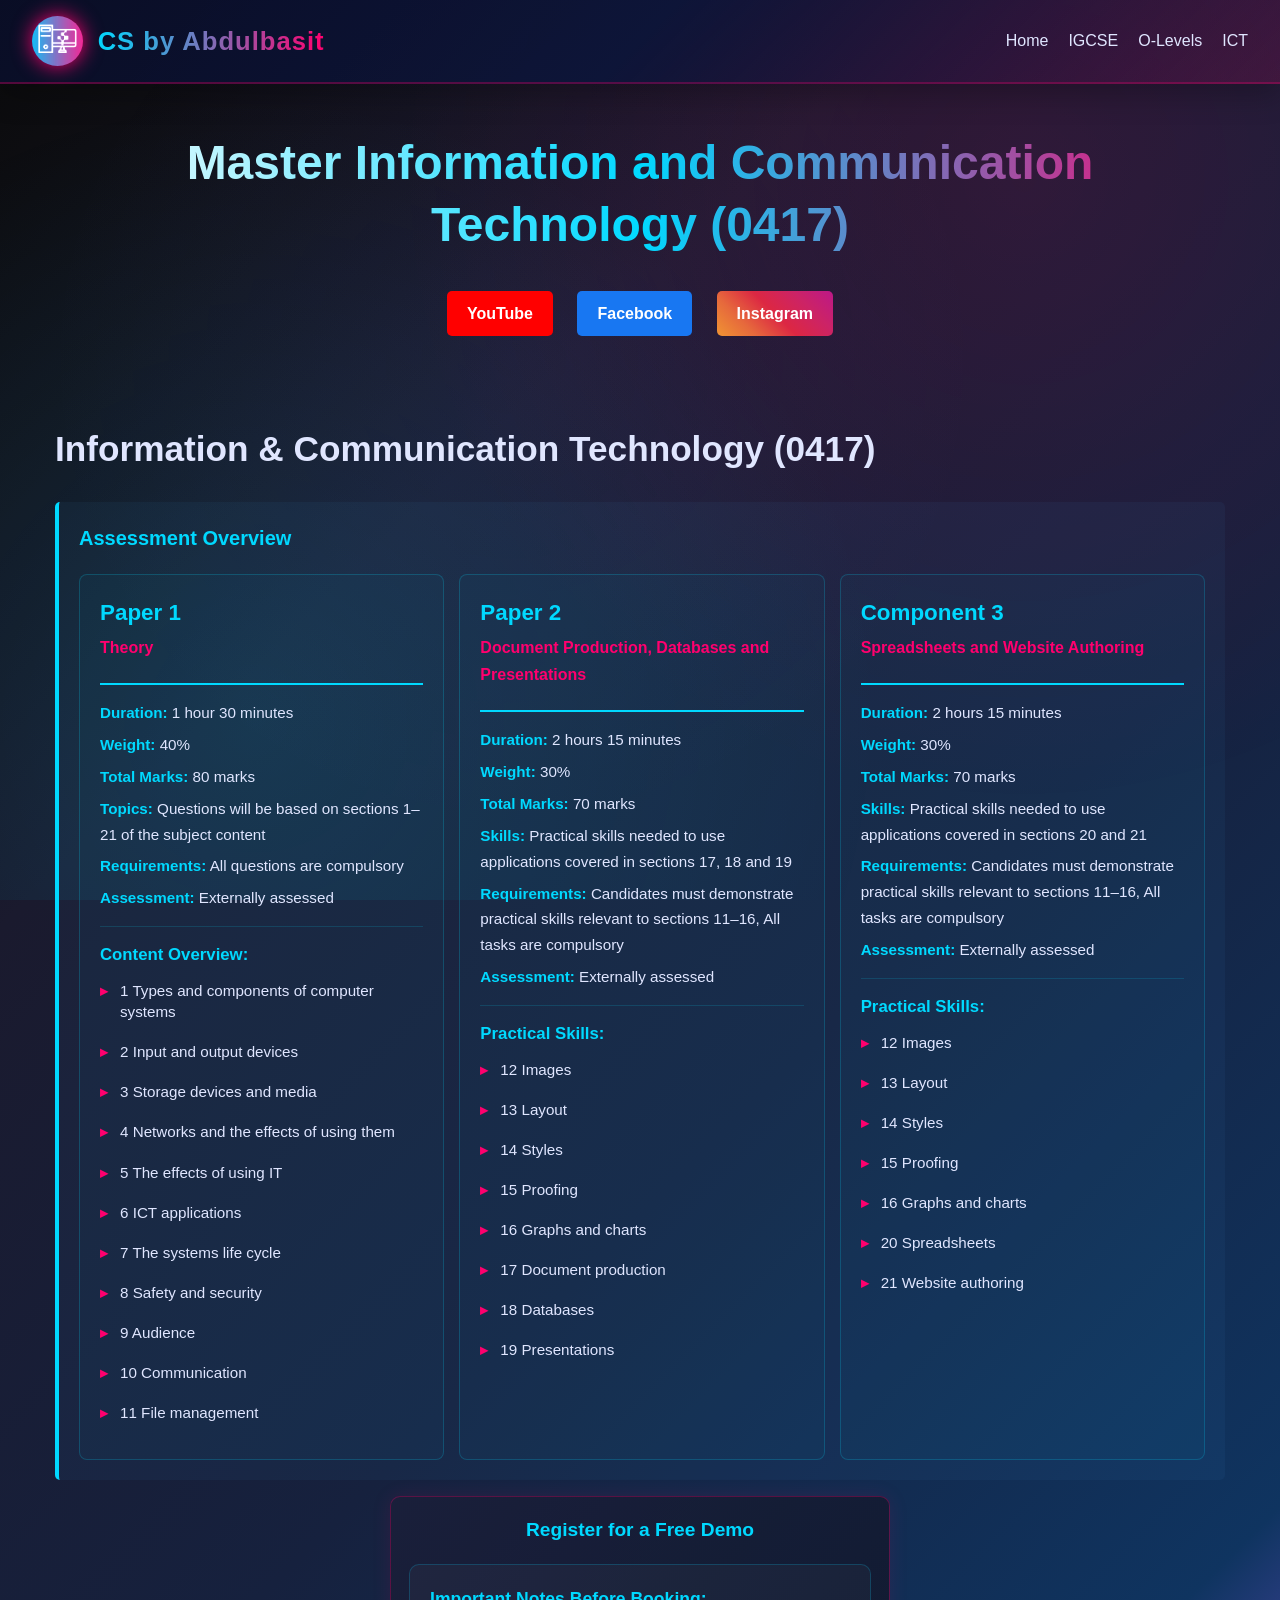
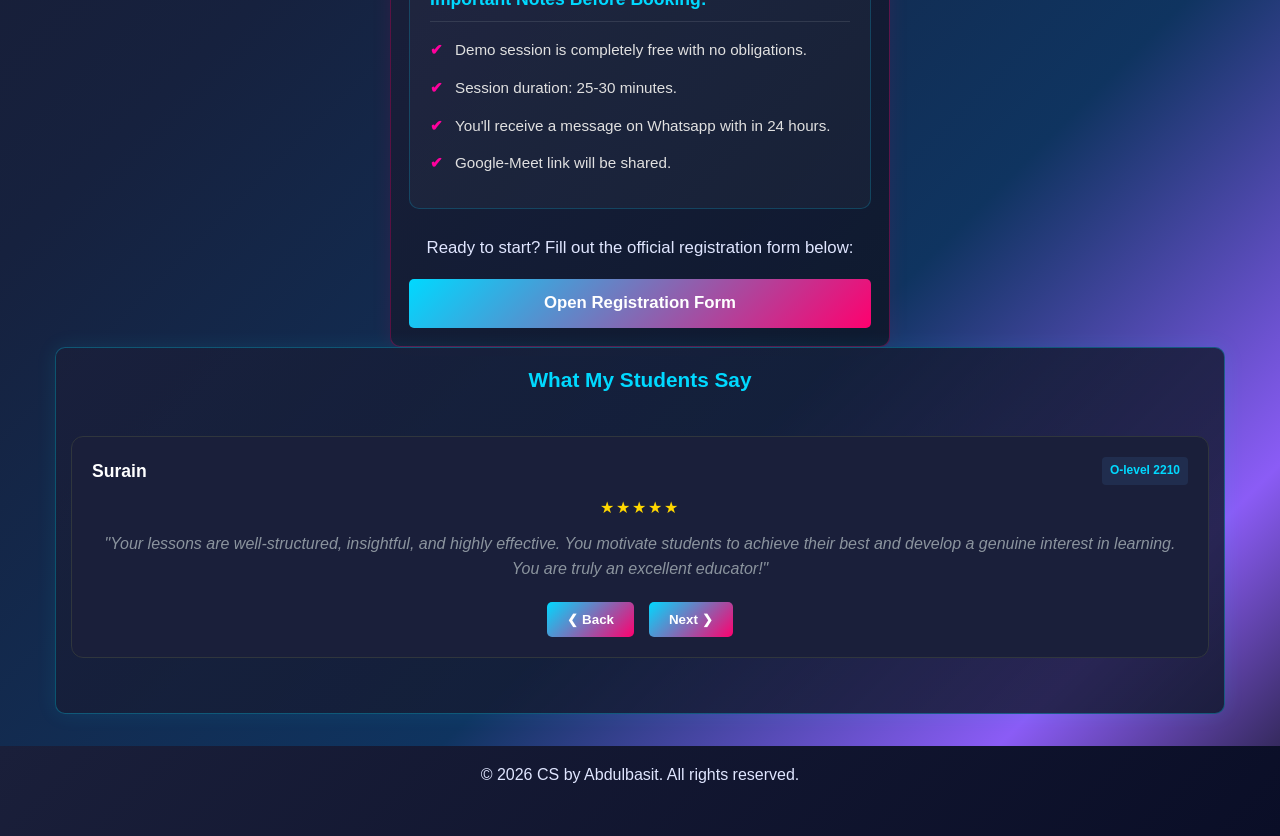
==== commit 9117d719: "Update ict.html" ====
--- a/ict.html
+++ b/ict.html
@@ -17,9 +17,9 @@
         </div>
         <ul class="nav-links">
             <li><a href="index.html">Home</a></li>
-            <li><a href="igcse.html">IGCSE (0478)</a></li>
-            <li><a href="olevels.html">O-Levels (2210)</a></li>
-            <li><a href="ict.html">ICT (0417)</a></li>
+            <li><a href="igcse.html">IGCSE</a></li>
+            <li><a href="olevels.html">O-Levels</a></li>
+            <li><a href="ict.html">ICT</a></li>
         </ul>
     </nav>
 <main>
@@ -146,59 +146,7 @@
                 <p style="margin-top: 15px; color: #b0b9cc;"></p>
             </div> -->
 
-             <div class="feedback-section">
-                <h3>What My Students Say</h3>
-                
-                <div class="reviews-container">
-                    <div class="slider-container">
-                       <div class="review-slide active">
-                            <div class="review-header">
-                                <span class="student-name">Surain</span>
-                                <span class="subject-tag">O-level 2210</span>
-                            </div>
-                            <div class="stars-static">★★★★★</div>
-                            <p class="review-text">"Your lessons are well-structured, insightful, and highly effective. You motivate students to achieve their best and develop a genuine interest in learning. You are truly an excellent educator!"</p>
-                        </div>
-
-                        <div class="review-slide">
-                            <div class="review-header">
-                                <span class="student-name">Muhammad Sufiyan</span>
-                                <span class="subject-tag">ICT 0417</span>
-                            </div>
-                            <div class="stars-static">★★★★★</div>
-                            <p class="review-text">"Sir Abdul Basit is a really amazing teacher who teaches theory and practical in detail. He ensures every concept is crystal clear before moving forward. Highly recommended!"</p>
-                        </div>
-
-                        <div class="review-slide">
-                            <div class="review-header">
-                                <span class="student-name">Rahgav</span>
-                                <span class="subject-tag">O-level 2210</span>
-                            </div>
-                            <div class="stars-static">★★★★★</div>
-                            <p class="review-text">"I am incredibly grateful for Sir Abdulbasit’s teaching style.Your ability to explain concepts clearly and patiently has greatly helped me understand the subject better."</p>
-                        </div>
-
-                        <div class="review-slide">
-                            <div class="review-header">
-                                <span class="student-name">Muhammad Ali Zaymran</span>
-                                <span class="subject-tag">IGCSE 0478</span>
-                            </div>
-                            <div class="stars-static">★★★★★</div>
-                            <p class="review-text">"Sir Basit is a thorough teacher who’s main focus is on the student and making them understand the assignment in a comfortable manner."</p>
-                        </div>
-
-
-                    </div>
-                    
-                    <div class="carousel-controls">
-                        <button class="nav-btn" onclick="prevSlide()">❮ Back</button>
-                        <button class="nav-btn" onclick="nextSlide()">Next ❯</button>
-                    </div>
-                </div>
-            </div>
-        </section>
-
-        <section class="registration-section">
+              <section class="registration-section">
     <div class="form-container">
         <h3>Register for a Free Demo</h3>
         
@@ -220,6 +168,59 @@
         </div>
     </div>
 </section>
+             <div class="feedback-section">
+                <h3>What My Students Say</h3>
+                
+                <div class="reviews-container">
+                    <div class="slider-container">
+                       <div class="review-slide active">
+                            <div class="review-header">
+                                <span class="student-name">Surain</span>
+                                <span class="subject-tag">O-level 2210</span>
+                            </div>
+                            <div class="stars-static">★★★★★</div>
+                            <p class="review-text">"Your lessons are well-structured, insightful, and highly effective. You motivate students to achieve their best and develop a genuine interest in learning. You are truly an excellent educator!"</p>
+                        </div>
+
+                        <div class="review-slide">
+                            <div class="review-header">
+                                <span class="student-name">Muhammad Sufiyan</span>
+                                <span class="subject-tag">ICT 0417</span>
+                            </div>
+                            <div class="stars-static">★★★★★</div>
+                            <p class="review-text">"Sir Abdul Basit is a really amazing teacher who teaches theory and practical in detail. He ensures every concept is crystal clear before moving forward. Highly recommended!"</p>
+                        </div>
+
+                        <div class="review-slide">
+                            <div class="review-header">
+                                <span class="student-name">Rahgav</span>
+                                <span class="subject-tag">O-level 2210</span>
+                            </div>
+                            <div class="stars-static">★★★★★</div>
+                            <p class="review-text">"I am incredibly grateful for Sir Abdulbasit’s teaching style.Your ability to explain concepts clearly and patiently has greatly helped me understand the subject better."</p>
+                        </div>
+
+                        <div class="review-slide">
+                            <div class="review-header">
+                                <span class="student-name">Muhammad Ali Zaymran</span>
+                                <span class="subject-tag">IGCSE 0478</span>
+                            </div>
+                            <div class="stars-static">★★★★★</div>
+                            <p class="review-text">"Sir Basit is a thorough teacher who’s main focus is on the student and making them understand the assignment in a comfortable manner."</p>
+                        </div>
+
+
+                    </div>
+                    
+                    <div class="carousel-controls">
+                        <button class="nav-btn" onclick="prevSlide()">❮ Back</button>
+                        <button class="nav-btn" onclick="nextSlide()">Next ❯</button>
+                    </div>
+                </div>
+            </div>
+        </section>
+
+      
     </main>
 
  <footer>
@@ -228,4 +229,4 @@
 
     <script src="script.js"></script>
 </body>
-</html>+</html>
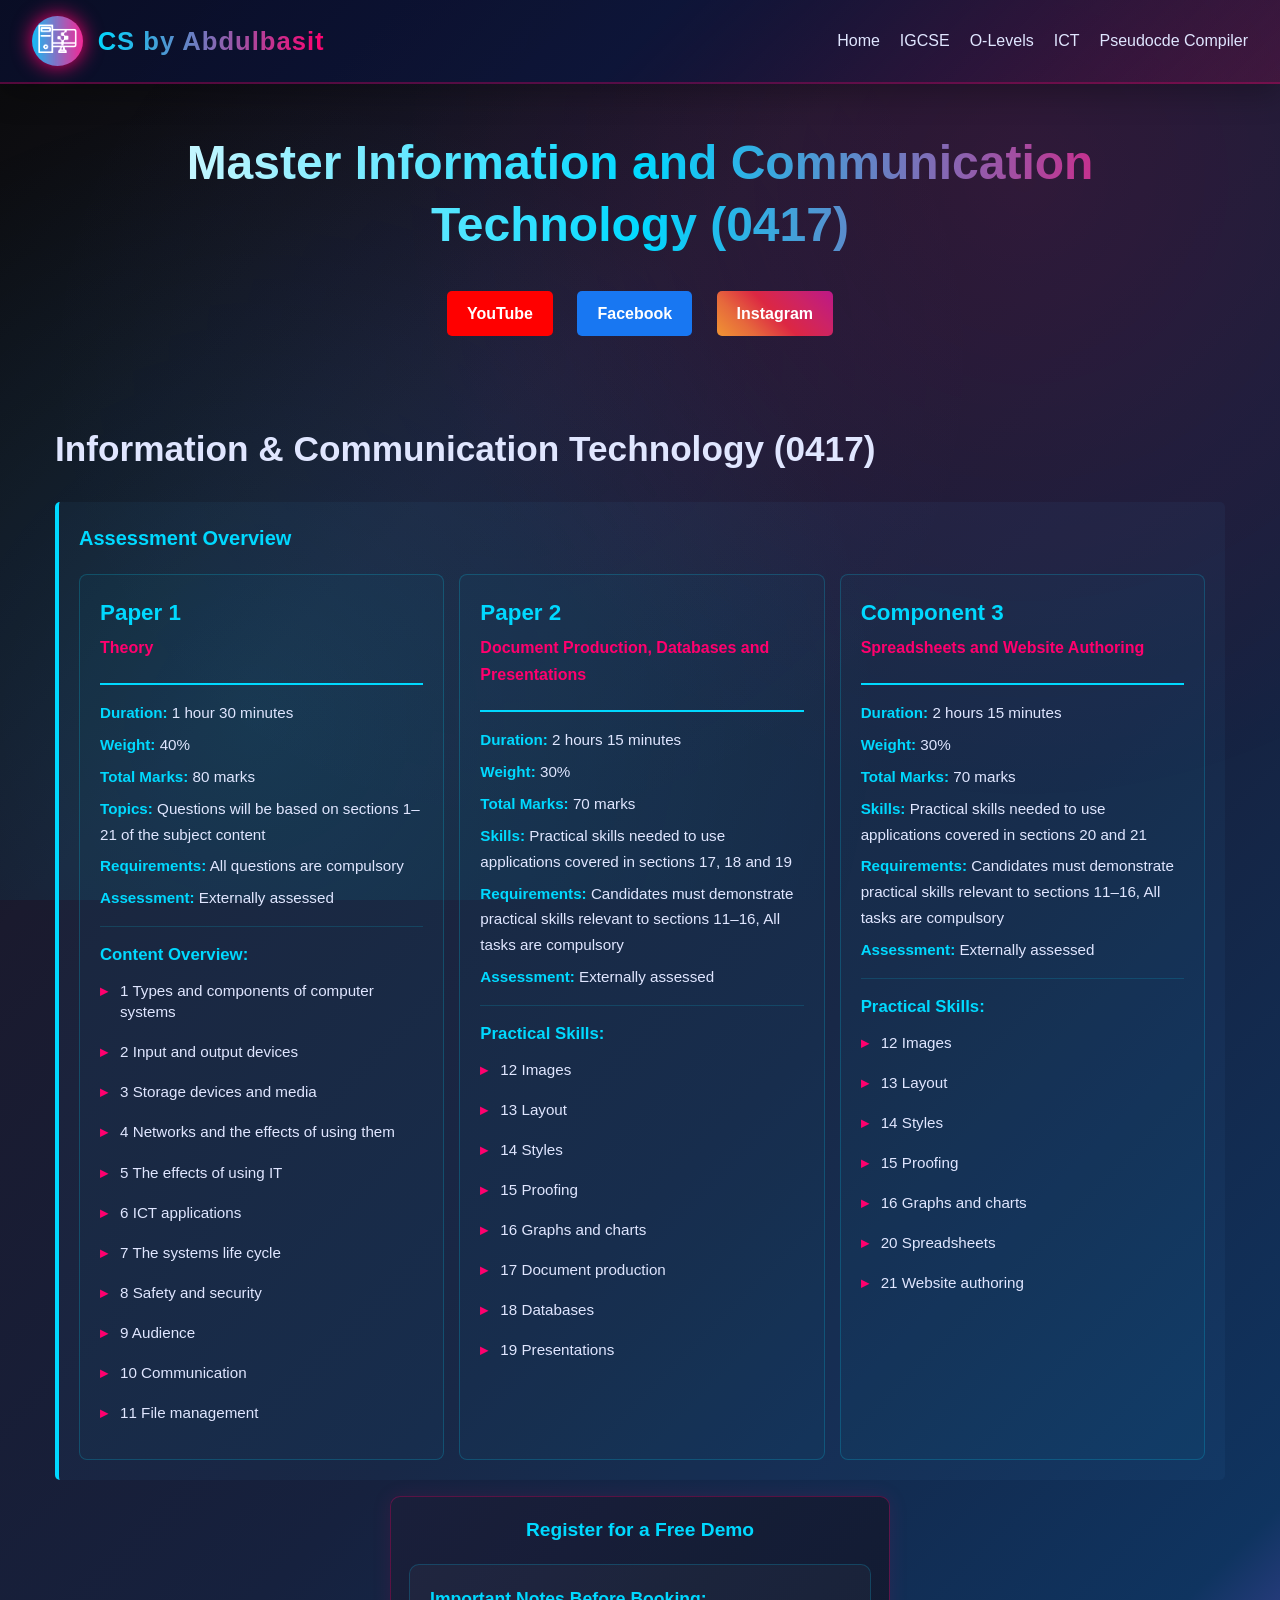
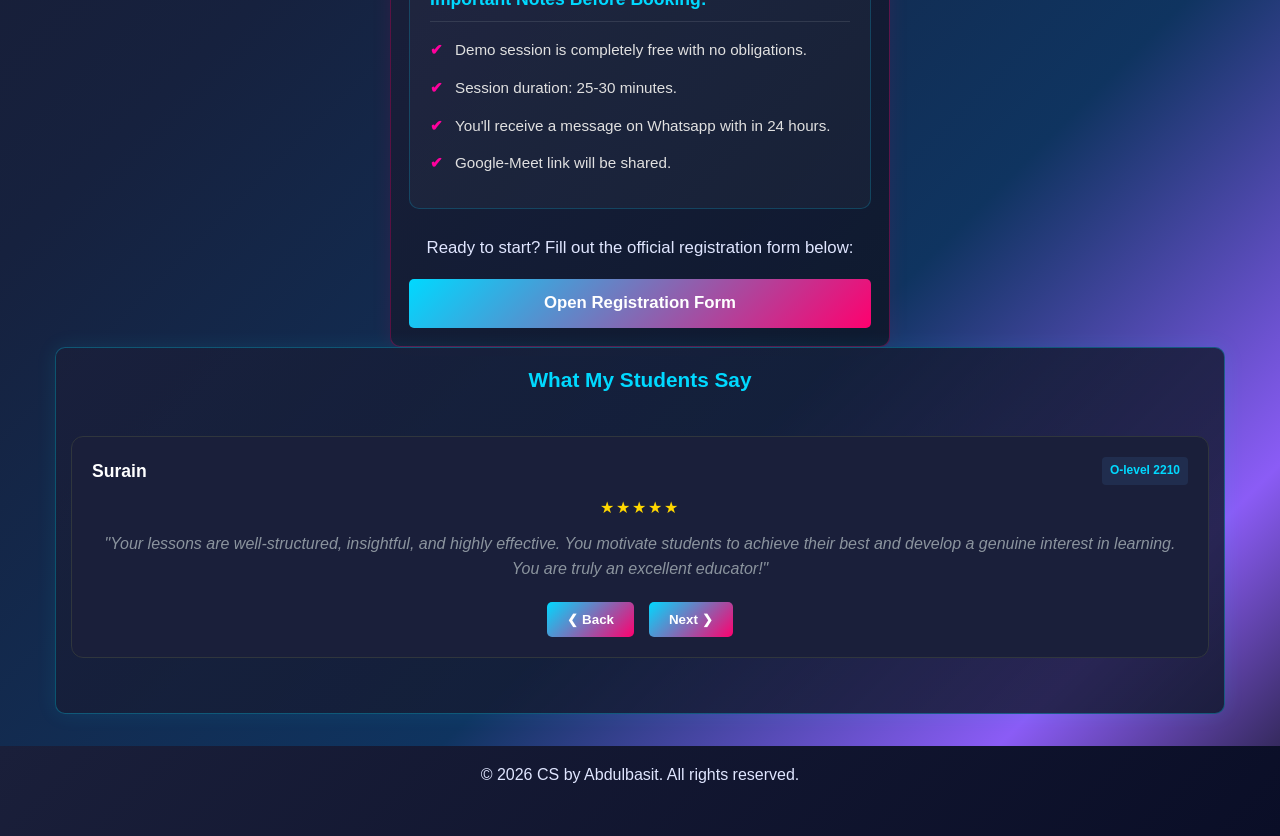
==== commit 9d8d342c: "Update ict.html" ====
--- a/ict.html
+++ b/ict.html
@@ -20,6 +20,7 @@
             <li><a href="igcse.html">IGCSE</a></li>
             <li><a href="olevels.html">O-Levels</a></li>
             <li><a href="ict.html">ICT</a></li>
+            <li><a href="indexpseudocde.html">Pseudocde Compiler</a></li>
         </ul>
     </nav>
 <main>
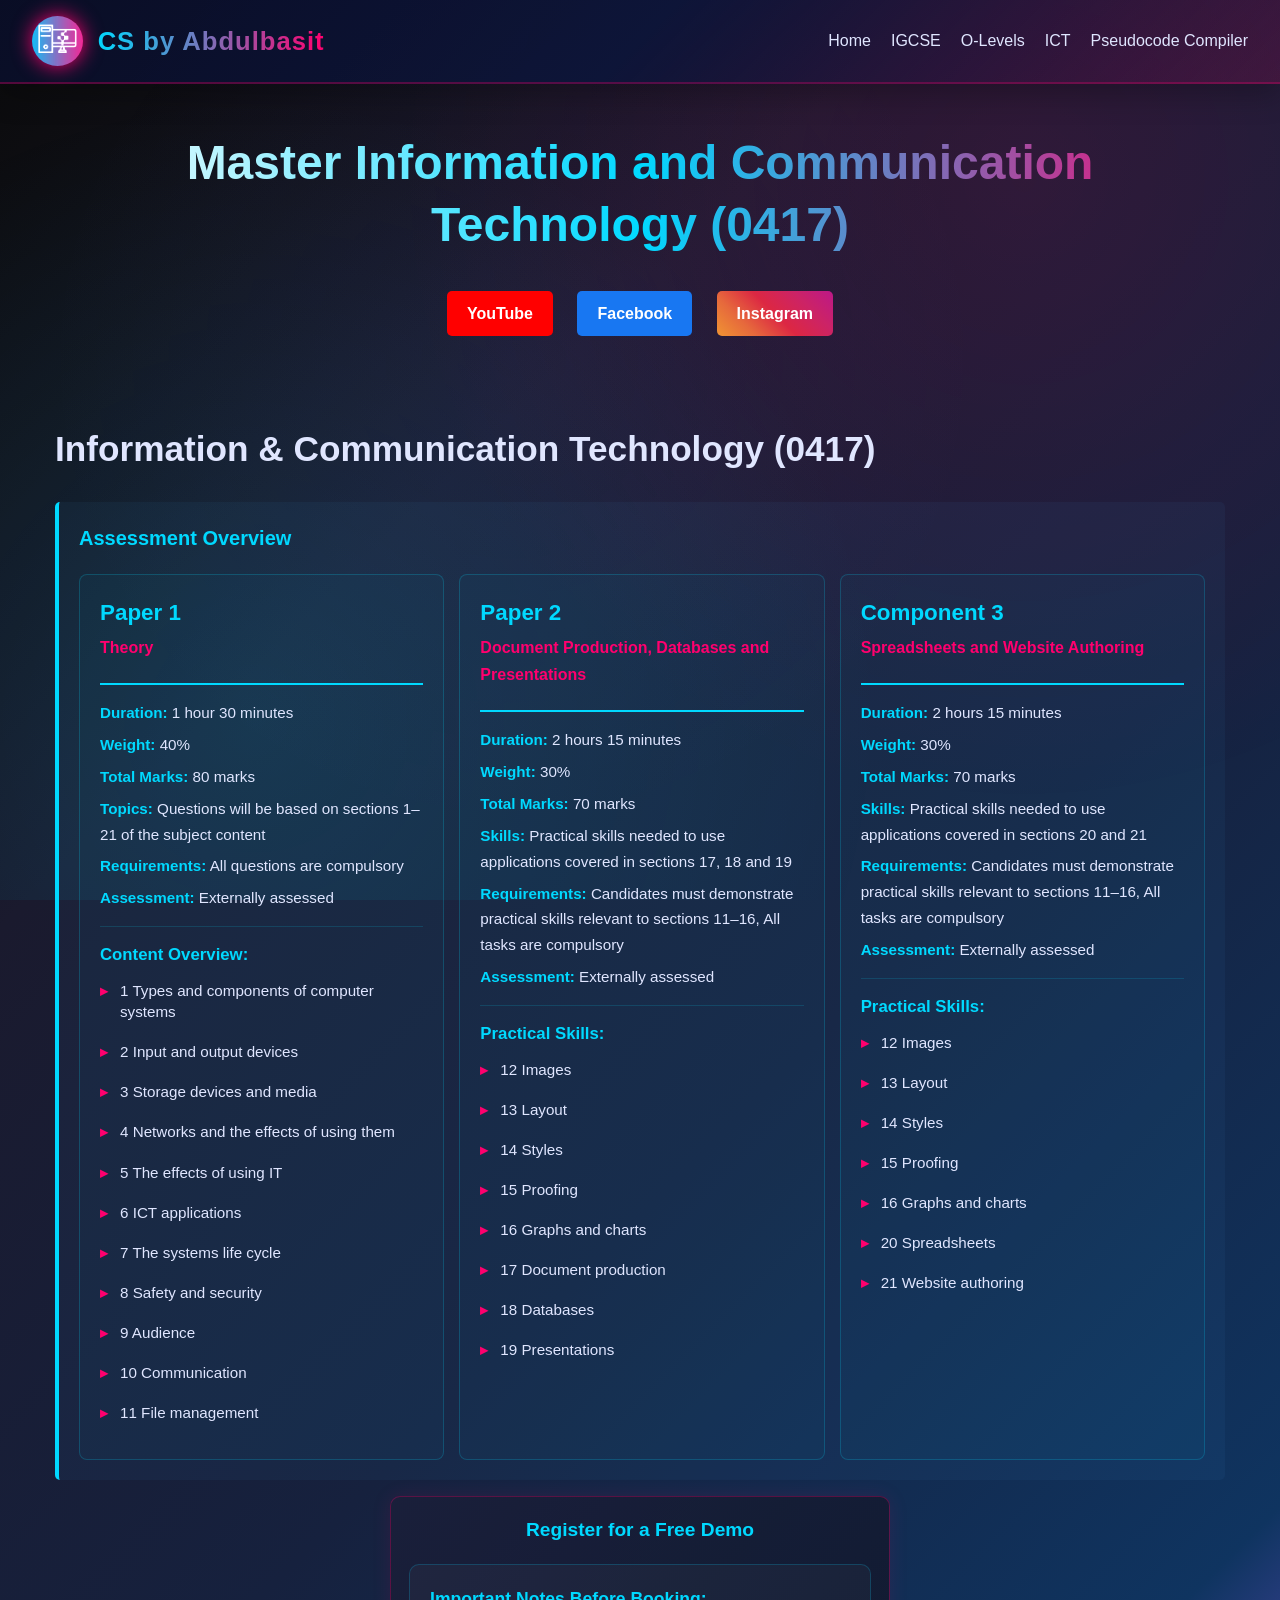
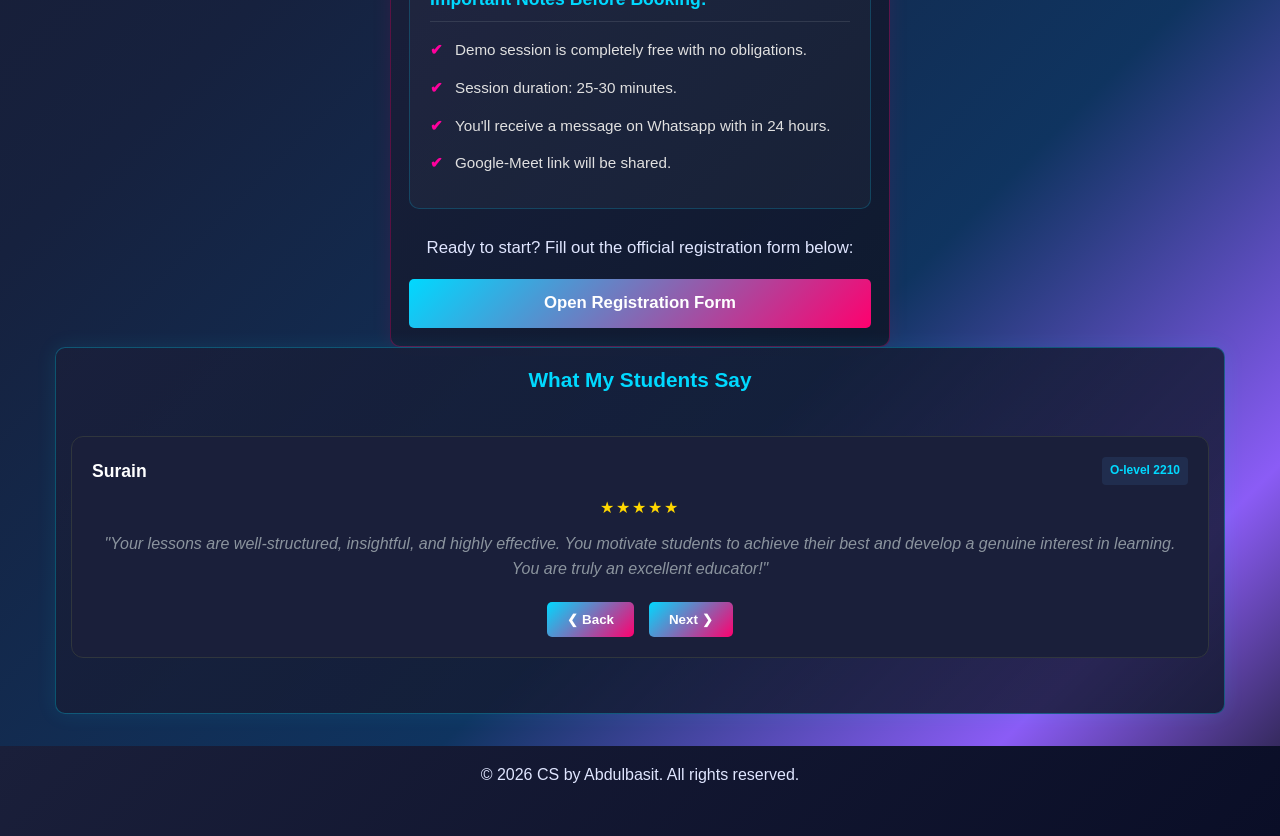
==== commit 38b23eea: "Update ict.html" ====
--- a/ict.html
+++ b/ict.html
@@ -20,7 +20,7 @@
             <li><a href="igcse.html">IGCSE</a></li>
             <li><a href="olevels.html">O-Levels</a></li>
             <li><a href="ict.html">ICT</a></li>
-            <li><a href="indexpseudocde.html">Pseudocde Compiler</a></li>
+            <li><a href="indexpseudocde.html">Pseudocode Compiler</a></li>
         </ul>
     </nav>
 <main>
